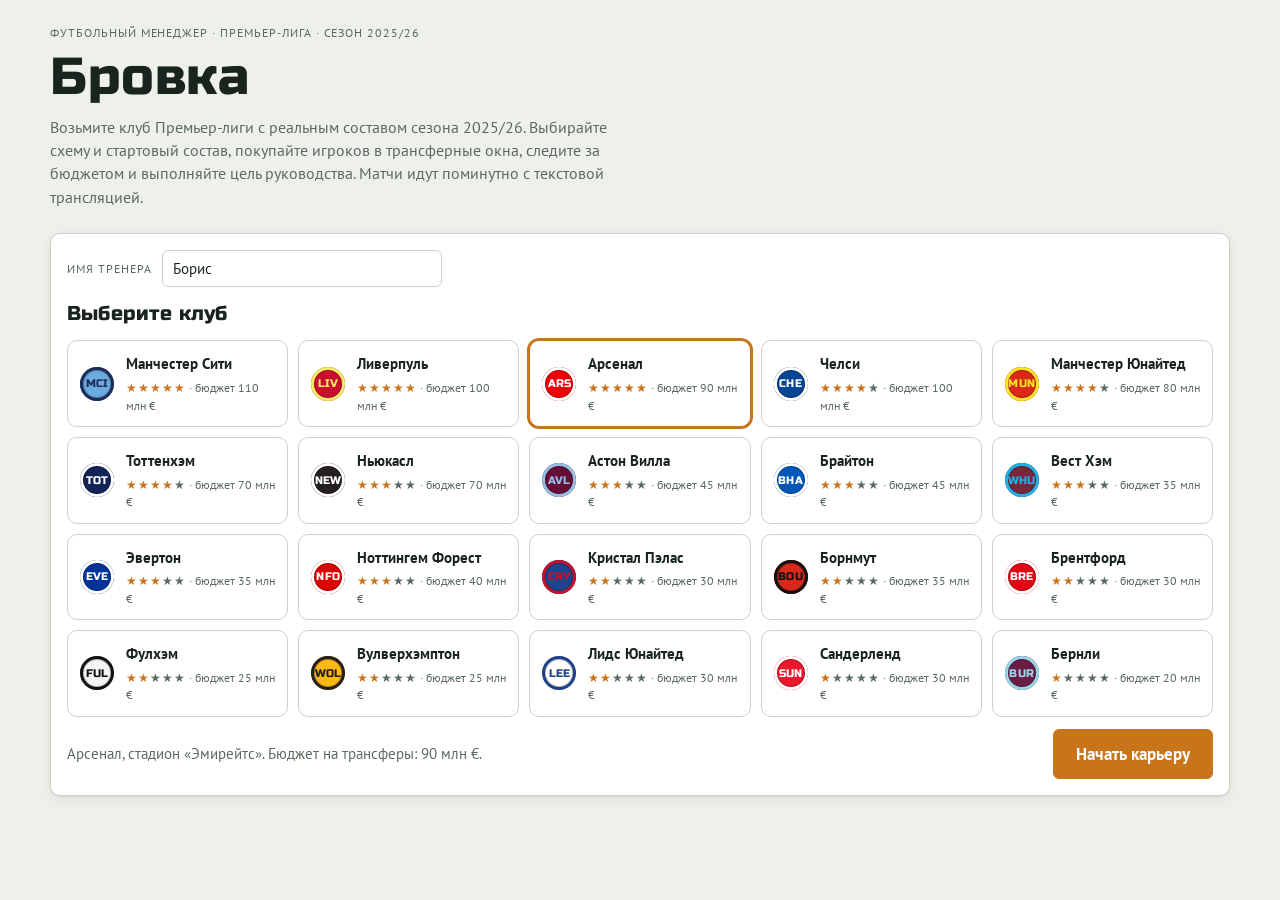
==== football-manager/index.html @ d021fe23 "Футбольный менеджер «Бровка»: АПЛ 2025/26 с реальными составами Браузерная игра без сборки: выбор кл" ====
<!doctype html>
<html lang="ru">
<head>
<meta charset="utf-8">
<meta name="viewport" content="width=device-width, initial-scale=1, viewport-fit=cover">
<title>Менеджер Бровка</title>
<link rel="preconnect" href="https://fonts.googleapis.com">
<link rel="preconnect" href="https://fonts.gstatic.com" crossorigin>
<link rel="stylesheet" href="https://fonts.googleapis.com/css2?family=Russo+One&family=PT+Sans:ital,wght@0,400;0,700;1,400&family=PT+Mono&display=swap">
<link rel="stylesheet" href="style.css">
</head>
<body>
<div id="app"></div>
<div id="modal-root"></div>
<div id="toast" role="status" aria-live="polite" hidden></div>
<script src="data/epl-2025-26.js"></script>
<script src="js/engine.js"></script>
<script src="js/ui.js"></script>
</body>
</html>
---- football-manager/style.css ----
/* Layout: стадионное табло сверху, под ним вкладки тренерской; таблицы и тактическая доска в одну-две колонки. */
:root {
  --bg: #EEF1EA;          /* дневной стадион: бледная трава */
  --surface: #FFFFFF;
  --surface-2: #E3E8DF;
  --line: #CBD3C6;
  --ink: #18241D;
  --muted: #5B6A5F;
  --accent: #C8741A;      /* прожектор / капитанская повязка */
  --accent-ink: #FFFFFF;
  --pitch: #2F6B45;
  --pitch-line: rgba(255, 255, 255, 0.55);
  --board: #15201A;       /* табло всегда тёмное */
  --board-ink: #F2D27A;
  --good: #2E8B57;
  --warn: #B7791F;
  --bad: #C0392B;
  --cl: #2B6CB0;
  --el: #C8741A;
  --rel: #C0392B;
  --shadow: 0 1px 2px rgba(20, 35, 25, 0.08), 0 4px 16px rgba(20, 35, 25, 0.06);
  --f-display: 'Russo One', 'Arial Narrow', Impact, sans-serif;
  --f-body: 'PT Sans', 'Segoe UI', Roboto, Arial, sans-serif;
  --f-mono: 'PT Mono', ui-monospace, 'Courier New', monospace;
  --r: 6px;
}
@media (prefers-color-scheme: dark) {
  :root:not([data-theme="light"]) {
    --bg: #0F1613; --surface: #17211C; --surface-2: #1E2B24; --line: #2C3B33;
    --ink: #E6ECE6; --muted: #92A397; --accent: #E89A3C; --accent-ink: #1A1206;
    --pitch: #1F4A30; --pitch-line: rgba(255, 255, 255, 0.35);
    --board: #070B09; --board-ink: #F2D27A;
    --good: #4CC285; --warn: #E2A84A; --bad: #EF6B5B; --cl: #6AA6E8; --el: #E89A3C; --rel: #EF6B5B;
    --shadow: 0 1px 2px rgba(0, 0, 0, 0.4), 0 6px 20px rgba(0, 0, 0, 0.3);
    color-scheme: dark;
  }
}
:root[data-theme="dark"] {
  --bg: #0F1613; --surface: #17211C; --surface-2: #1E2B24; --line: #2C3B33;
  --ink: #E6ECE6; --muted: #92A397; --accent: #E89A3C; --accent-ink: #1A1206;
  --pitch: #1F4A30; --pitch-line: rgba(255, 255, 255, 0.35);
  --board: #070B09; --board-ink: #F2D27A;
  --good: #4CC285; --warn: #E2A84A; --bad: #EF6B5B; --cl: #6AA6E8; --el: #E89A3C; --rel: #EF6B5B;
  --shadow: 0 1px 2px rgba(0, 0, 0, 0.4), 0 6px 20px rgba(0, 0, 0, 0.3);
  color-scheme: dark;
}

* { box-sizing: border-box; }
html, body { margin: 0; }
body {
  background: var(--bg); color: var(--ink);
  font: 15px/1.45 var(--f-body);
  padding-left: max(16px, env(safe-area-inset-left, 0px));
  padding-right: max(16px, env(safe-area-inset-right, 0px));
  padding-block: 16px 40px;
}
#app { max-width: 1180px; margin: 0 auto; display: grid; gap: 16px; }
h1, h2, h3 { font-family: var(--f-display); font-weight: 400; margin: 0; text-wrap: balance; letter-spacing: 0.01em; }
h1 { font-size: clamp(30px, 6vw, 52px); line-height: 1.05; }
h2 { font-size: 20px; }
h3 { font-size: 16px; }
.num, td.n, .mono { font-family: var(--f-mono); font-variant-numeric: tabular-nums; }
.muted { color: var(--muted); }
.label { font-size: 12px; text-transform: uppercase; letter-spacing: 0.08em; color: var(--muted); }
button, select, input { font: inherit; color: inherit; }
:focus-visible { outline: 2px solid var(--accent); outline-offset: 2px; }

.btn {
  border: 1px solid var(--line); background: var(--surface); border-radius: var(--r);
  padding: 8px 14px; cursor: pointer; display: inline-flex; align-items: center; gap: 6px;
}
.btn:hover:not(:disabled) { border-color: var(--accent); }
.btn:disabled { opacity: 0.45; cursor: not-allowed; }
.btn.primary { background: var(--accent); color: var(--accent-ink); border-color: var(--accent); font-weight: 700; }
.btn.big { padding: 12px 22px; font-size: 17px; }
.btn.small { padding: 4px 10px; font-size: 13px; }
.btn.ghost { background: transparent; }
select, input[type="text"], input[type="number"], input[type="search"] {
  background: var(--surface); border: 1px solid var(--line); border-radius: var(--r); padding: 7px 10px; min-width: 0;
}
.row { display: flex; gap: 10px; flex-wrap: wrap; align-items: center; }
.grow { flex: 1 1 auto; }

.panel { background: var(--surface); border: 1px solid var(--line); border-radius: 10px; padding: 16px; box-shadow: var(--shadow); min-width: 0; display: grid; gap: 12px; align-content: start; }
.grid-2 { display: grid; grid-template-columns: minmax(0, 1.4fr) minmax(0, 1fr); gap: 16px; align-items: start; }
.grid-2 > *, .grid-3 > * { min-width: 0; }
.grid-3 { display: grid; grid-template-columns: repeat(3, minmax(0, 1fr)); gap: 16px; }
@media (max-width: 860px) { .grid-2, .grid-3 { grid-template-columns: minmax(0, 1fr); } }

/* Эмблема клуба */
.crest {
  --c1: #888; --c2: #fff;
  width: 34px; height: 34px; border-radius: 50%; flex: none;
  background: var(--c1); color: var(--c2);
  display: inline-grid; place-items: center;
  font: 11px/1 var(--f-display); letter-spacing: 0.02em;
  box-shadow: inset 0 0 0 3px var(--c2), inset 0 0 0 4px rgba(0,0,0,0.25);
}
.crest.lg { width: 64px; height: 64px; font-size: 18px; box-shadow: inset 0 0 0 5px var(--c2), inset 0 0 0 6px rgba(0,0,0,0.25); }
.crest.sm { width: 22px; height: 22px; font-size: 7px; box-shadow: inset 0 0 0 2px var(--c2); }
.club-cell { display: inline-flex; align-items: center; gap: 8px; min-width: 0; }

/* Табло */
.board {
  background: var(--board); color: var(--board-ink); border-radius: 10px; padding: 14px 18px;
  display: flex; flex-wrap: wrap; gap: 14px 28px; align-items: center;
  background-image: radial-gradient(rgba(242, 210, 122, 0.07) 1px, transparent 1.2px);
  background-size: 5px 5px;
}
.board .title { display: flex; align-items: center; gap: 12px; min-width: 0; }
.board h2 { font-size: 22px; color: var(--board-ink); }
.board .meta { display: flex; gap: 22px; flex-wrap: wrap; }
.board .meta div { display: grid; }
.board .meta .k { font-size: 11px; letter-spacing: 0.1em; text-transform: uppercase; color: #9FB0A4; }
.board .meta .v { font: 18px/1.2 var(--f-mono); color: #FFFFFF; }
.board .meta .v.neg { color: #FF8E7E; }
.window-on { color: #7EE2A8 !important; }

.tabs { display: flex; gap: 4px; overflow-x: auto; border-bottom: 1px solid var(--line); scrollbar-width: thin; }
.tab { border: 0; background: none; padding: 10px 14px; cursor: pointer; white-space: nowrap; border-bottom: 3px solid transparent; color: var(--muted); font-weight: 700; }
.tab[aria-selected="true"] { color: var(--ink); border-bottom-color: var(--accent); }

/* Таблицы */
.tbl-wrap { overflow-x: auto; margin: 0 -4px; }
table { width: 100%; border-collapse: collapse; font-size: 14px; }
th { text-align: left; font-weight: 700; font-size: 12px; text-transform: uppercase; letter-spacing: 0.06em; color: var(--muted); padding: 6px 6px; border-bottom: 1px solid var(--line); white-space: nowrap; }
td { padding: 6px 6px; border-bottom: 1px solid var(--surface-2); white-space: nowrap; }
td.n, th.n { text-align: right; }
tr.me td { background: color-mix(in srgb, var(--accent) 14%, transparent); font-weight: 700; }
tr.zone-cl td:first-child { box-shadow: inset 3px 0 0 var(--cl); }
tr.zone-el td:first-child { box-shadow: inset 3px 0 0 var(--el); }
tr.zone-rel td:first-child { box-shadow: inset 3px 0 0 var(--rel); }
td.name { white-space: normal; min-width: 140px; }

.pos { display: inline-block; min-width: 28px; text-align: center; font: 11px/1 var(--f-display); padding: 4px 4px; border-radius: 4px; color: #fff; }
.pos.GK { background: #B7791F; } .pos.DF { background: #2B6CB0; } .pos.MF { background: #2E8B57; } .pos.FW { background: #C0392B; }
.ovr { font: 14px var(--f-mono); font-weight: 700; }
.fit { width: 54px; height: 6px; border-radius: 3px; background: var(--surface-2); overflow: hidden; display: inline-block; vertical-align: middle; }
.fit i { display: block; height: 100%; background: var(--good); }
.fit i.mid { background: var(--warn); } .fit i.low { background: var(--bad); }
.tag { display: inline-block; font-size: 12px; padding: 1px 7px; border-radius: 10px; background: var(--surface-2); color: var(--muted); }
.tag.bad { background: color-mix(in srgb, var(--bad) 18%, transparent); color: var(--bad); }
.tag.warn { background: color-mix(in srgb, var(--warn) 20%, transparent); color: var(--warn); }
.tag.good { background: color-mix(in srgb, var(--good) 18%, transparent); color: var(--good); }
.form { display: inline-flex; gap: 2px; }
.form b { width: 16px; height: 16px; display: inline-grid; place-items: center; font-size: 10px; border-radius: 3px; color: #fff; }
.form b.W { background: var(--good); } .form b.D { background: #8A958D; } .form b.L { background: var(--bad); }
.res { font-family: var(--f-mono); font-weight: 700; padding: 2px 8px; border-radius: 4px; color: #fff; display: inline-block; min-width: 46px; text-align: center; }
.res.W { background: var(--good); } .res.D { background: #8A958D; } .res.L { background: var(--bad); }

/* Стартовый экран */
.hero { display: grid; gap: 10px; padding-block: 8px; }
.hero p { margin: 0; max-width: 62ch; color: var(--muted); font-size: 16px; }
.clubs { display: grid; grid-template-columns: repeat(auto-fill, minmax(200px, 1fr)); gap: 10px; }
.club-card {
  display: grid; grid-template-columns: auto 1fr; gap: 4px 12px; align-items: center; text-align: left;
  background: var(--surface); border: 1px solid var(--line); border-radius: 10px; padding: 12px; cursor: pointer;
}
.club-card:hover { border-color: var(--accent); }
.club-card[aria-pressed="true"] { border-color: var(--accent); box-shadow: 0 0 0 2px var(--accent); }
.club-card .crest { grid-row: span 2; }
.club-card strong { font-size: 15px; }
.club-card small { color: var(--muted); font-size: 12px; }
.stars { color: var(--accent); letter-spacing: 1px; }

/* Тактическая доска */
.pitch {
  background: var(--pitch); border-radius: 10px; padding: 14px 10px; display: grid; gap: 14px; position: relative;
  background-image:
    linear-gradient(var(--pitch-line), var(--pitch-line)),
    repeating-linear-gradient(0deg, rgba(255,255,255,0.04) 0 40px, transparent 40px 80px);
  background-size: 100% 2px, 100% 100%;
  background-position: center 50%, 0 0;
  background-repeat: no-repeat, repeat;
}
.pitch .line { display: flex; justify-content: space-evenly; gap: 4px; }
.slot { display: grid; gap: 3px; justify-items: center; flex: 0 1 120px; min-width: 0; }
.slot .pos { font-size: 10px; }
.slot select { width: 100%; font-size: 12px; padding: 5px 4px; background: rgba(255,255,255,0.94); color: #15201A; border-color: transparent; }
.slot.warnslot select { box-shadow: 0 0 0 2px var(--warn); }

/* Новости */
.news { display: grid; gap: 0; margin: 0; padding: 0; list-style: none; }
.news li { padding: 8px 0; border-bottom: 1px solid var(--surface-2); font-size: 14px; }
.news li .label { margin-right: 6px; }

.next-match { display: grid; grid-template-columns: 1fr auto 1fr; gap: 10px; align-items: center; text-align: center; }
.next-match .side { display: grid; justify-items: center; gap: 6px; min-width: 0; }
.next-match .vs { font: 22px var(--f-display); color: var(--muted); }
.stat-row { display: flex; gap: 20px; flex-wrap: wrap; }
.stat-row div { display: grid; }
.stat-row .v { font: 20px var(--f-mono); }

/* Матч */
.match-screen { position: fixed; inset: 0; background: var(--bg); z-index: 50; overflow-y: auto;
  padding: max(16px, env(safe-area-inset-top, 0px)) max(16px, env(safe-area-inset-right, 0px)) max(16px, env(safe-area-inset-bottom, 0px)) max(16px, env(safe-area-inset-left, 0px)); }
.match-inner { max-width: 1180px; margin: 0 auto; display: grid; gap: 14px; }
.scoreboard { background: var(--board); color: #fff; border-radius: 12px; padding: 16px; display: grid; grid-template-columns: 1fr auto 1fr; align-items: center; gap: 12px;
  background-image: radial-gradient(rgba(242, 210, 122, 0.08) 1px, transparent 1.2px); background-size: 5px 5px; }
.scoreboard .team { display: flex; align-items: center; gap: 12px; min-width: 0; }
.scoreboard .team.away { flex-direction: row-reverse; text-align: right; }
.scoreboard .team span { font: clamp(14px, 2.6vw, 22px)/1.1 var(--f-display); }
.scoreboard .score { font: clamp(34px, 8vw, 64px)/1 var(--f-display); color: var(--board-ink); text-align: center; letter-spacing: 0.05em; }
.scoreboard .minute { display: block; font: 15px var(--f-mono); color: #9FB0A4; letter-spacing: 0; margin-top: 4px; }
.progress { height: 4px; background: var(--surface-2); border-radius: 2px; overflow: hidden; }
.progress i { display: block; height: 100%; background: var(--accent); transition: width 0.2s linear; }
.feed { list-style: none; margin: 0; padding: 0; max-height: 52vh; overflow-y: auto; display: grid; gap: 0; align-content: start; }
.feed li { display: grid; grid-template-columns: 38px 1fr; gap: 8px; padding: 7px 4px; border-bottom: 1px solid var(--surface-2); font-size: 14px; }
.feed li .m { font-family: var(--f-mono); color: var(--muted); text-align: right; }
.feed li.goal { background: color-mix(in srgb, var(--accent) 16%, transparent); font-weight: 700; }
.feed li.red > span:last-child::before { content: ''; display: inline-block; width: 9px; height: 12px; background: var(--bad); margin-right: 6px; border-radius: 1px; vertical-align: -1px; }
.feed li.yellow > span:last-child::before { content: ''; display: inline-block; width: 9px; height: 12px; background: #E9C03A; margin-right: 6px; border-radius: 1px; vertical-align: -1px; }
.ycard { display: inline-block; width: 8px; height: 11px; background: #E9C03A; border-radius: 1px; vertical-align: -1px; }
.bars { display: grid; gap: 8px; }
.bar { display: grid; grid-template-columns: 34px 1fr 34px; gap: 8px; align-items: center; font-family: var(--f-mono); font-size: 13px; }
.bar .track { height: 8px; border-radius: 4px; background: var(--surface-2); display: flex; overflow: hidden; }
.bar .track i { display: block; height: 100%; }
.bar .lbl { grid-column: 1 / -1; text-align: center; font: 11px var(--f-body); text-transform: uppercase; letter-spacing: 0.08em; color: var(--muted); margin-bottom: -6px; }
.speed { display: inline-flex; border: 1px solid var(--line); border-radius: var(--r); overflow: hidden; }
.speed button { border: 0; background: var(--surface); padding: 7px 12px; cursor: pointer; }
.speed button[aria-pressed="true"] { background: var(--accent); color: var(--accent-ink); }
.xi-list { display: grid; gap: 2px; font-size: 13px; }
.xi-list div { display: grid; grid-template-columns: 30px 1fr 54px; gap: 6px; align-items: center; }

/* Модальное окно */
.modal-back { position: fixed; inset: 0; background: rgba(5, 10, 7, 0.55); z-index: 80; display: grid; place-items: center; padding: 16px; }
.modal { background: var(--surface); border-radius: 12px; padding: 20px; width: min(560px, 100%); max-height: 90vh; overflow-y: auto; display: grid; gap: 14px; box-shadow: 0 20px 60px rgba(0,0,0,0.35); }
.modal .actions { display: flex; gap: 10px; justify-content: flex-end; flex-wrap: wrap; }
#toast { position: fixed; left: 50%; transform: translateX(-50%); bottom: max(20px, env(safe-area-inset-bottom, 0px)); background: var(--board); color: #fff; padding: 10px 16px; border-radius: 8px; z-index: 90; max-width: calc(100% - 32px); box-shadow: var(--shadow); }

@media (max-width: 560px) {
  .board .meta { gap: 14px; }
  td, th { padding: 5px 4px; }
}
@media (prefers-reduced-motion: reduce) { * { transition: none !important; animation: none !important; } }
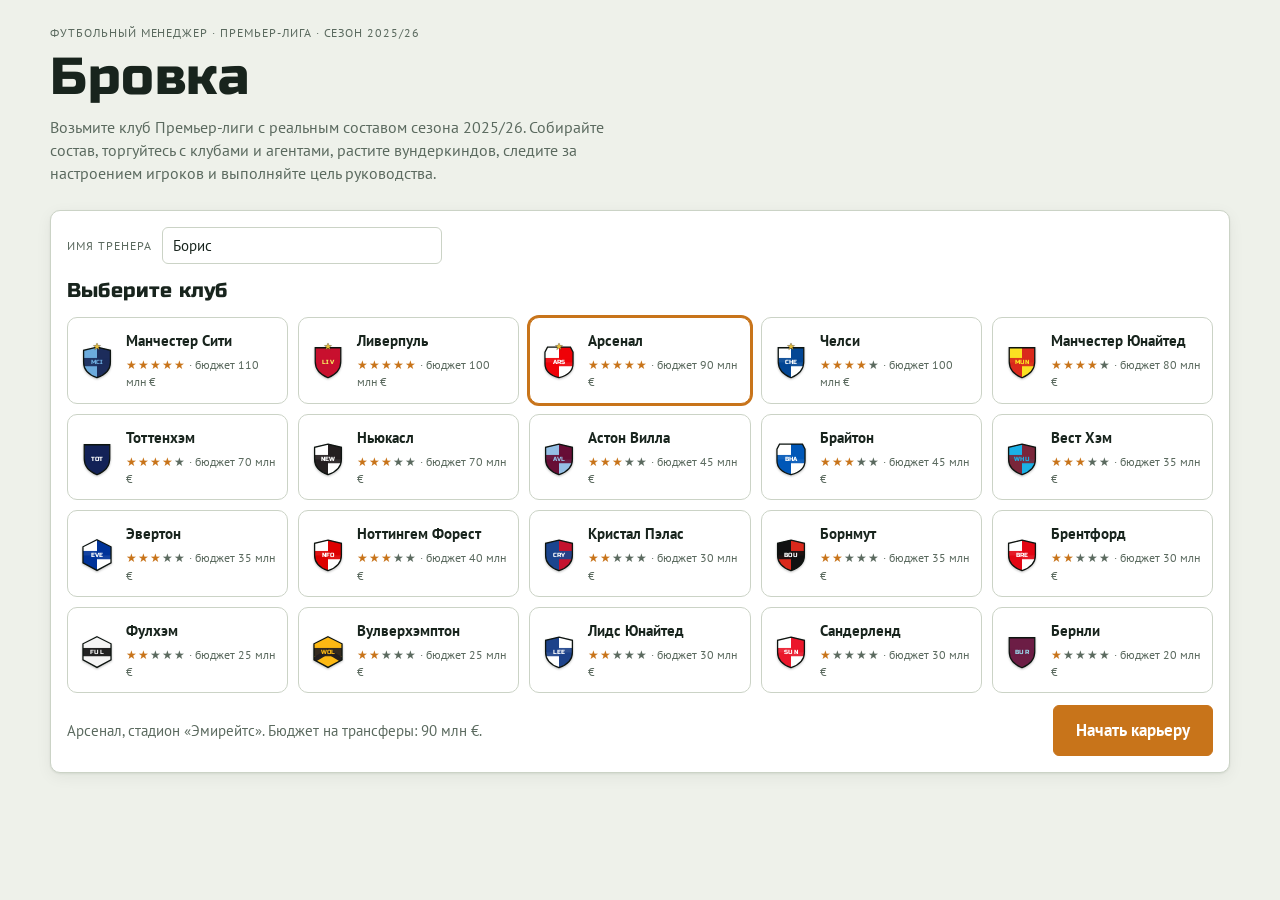
==== commit 2c321a45: "Бровка, этап 1: карточки игроков, контракты и переговоры, настроение, тренировки - Навыки игроков, с" ====
--- a/football-manager/index.html
+++ b/football-manager/index.html
@@ -15,6 +15,9 @@
 <div id="toast" role="status" aria-live="polite" hidden></div>
 <script src="data/epl-2025-26.js"></script>
 <script src="js/engine.js"></script>
+<script src="js/people.js"></script>
+<script src="js/market.js"></script>
+<script src="js/crest.js"></script>
 <script src="js/ui.js"></script>
 </body>
 </html>
--- a/football-manager/style.css
+++ b/football-manager/style.css
@@ -87,19 +87,10 @@
 .grid-3 { display: grid; grid-template-columns: repeat(3, minmax(0, 1fr)); gap: 16px; }
 @media (max-width: 860px) { .grid-2, .grid-3 { grid-template-columns: minmax(0, 1fr); } }
 
-/* Эмблема клуба */
-.crest {
-  --c1: #888; --c2: #fff;
-  width: 34px; height: 34px; border-radius: 50%; flex: none;
-  background: var(--c1); color: var(--c2);
-  display: inline-grid; place-items: center;
-  font: 11px/1 var(--f-display); letter-spacing: 0.02em;
-  box-shadow: inset 0 0 0 3px var(--c2), inset 0 0 0 4px rgba(0,0,0,0.25);
-}
-.crest.lg { width: 64px; height: 64px; font-size: 18px; box-shadow: inset 0 0 0 5px var(--c2), inset 0 0 0 6px rgba(0,0,0,0.25); }
-.crest.sm { width: 22px; height: 22px; font-size: 7px; box-shadow: inset 0 0 0 2px var(--c2); }
+/* Значок клуба (SVG генерируется в js/crest.js) */
+.crest { display: inline-flex; flex: none; line-height: 0; }
+.crest-svg { display: block; filter: drop-shadow(0 1px 1px rgba(0,0,0,0.25)); }
 .club-cell { display: inline-flex; align-items: center; gap: 8px; min-width: 0; }
-
 /* Табло */
 .board {
   background: var(--board); color: var(--board-ink); border-radius: 10px; padding: 14px 18px;
@@ -109,6 +100,7 @@
 }
 .board .title { display: flex; align-items: center; gap: 12px; min-width: 0; }
 .board h2 { font-size: 22px; color: var(--board-ink); }
+.board-sub { color: #9FB0A4; }
 .board .meta { display: flex; gap: 22px; flex-wrap: wrap; }
 .board .meta div { display: grid; }
 .board .meta .k { font-size: 11px; letter-spacing: 0.1em; text-transform: uppercase; color: #9FB0A4; }
@@ -233,3 +225,46 @@
   td, th { padding: 5px 4px; }
 }
 @media (prefers-reduced-motion: reduce) { * { transition: none !important; animation: none !important; } }
+
+/* ---- Этап 1: ссылки, почта, карточка игрока, переговоры ---- */
+.stack { display: grid; gap: 16px; align-content: start; min-width: 0; }
+a.link { color: inherit; text-decoration: none; border-bottom: 1px dotted color-mix(in srgb, var(--ink) 35%, transparent); }
+a.link:hover { color: var(--accent); border-bottom-color: var(--accent); }
+a.club-cell.link, a.side.link { border-bottom: 0; }
+.next-match a.side { color: inherit; text-decoration: none; }
+.badge { display: inline-grid; place-items: center; min-width: 18px; height: 18px; padding: 0 5px; border-radius: 9px; background: var(--bad); color: #fff; font-size: 11px; font-weight: 700; margin-left: 4px; }
+.tag.star { background: color-mix(in srgb, var(--accent) 22%, transparent); color: var(--accent); font-weight: 700; }
+.good-t { color: var(--good); } .bad-t { color: var(--bad); }
+.attention { border-color: var(--accent); }
+.news li { display: block; }
+.news li .tag { margin-right: 4px; }
+.mail-list { display: grid; gap: 10px; }
+.mail { border: 1px solid var(--line); border-radius: 8px; padding: 12px; display: grid; gap: 8px; }
+.mail p { margin: 0; }
+.mail > .tag { justify-self: start; }
+.mail.unread { border-color: var(--accent); background: color-mix(in srgb, var(--accent) 6%, var(--surface)); }
+.report { display: grid; grid-template-columns: repeat(auto-fill, minmax(230px, 1fr)); gap: 14px 20px; }
+.report h3 { font-size: 14px; margin-bottom: 4px; }
+ul.plain { list-style: none; margin: 0; padding: 0; display: grid; gap: 3px; font-size: 14px; }
+.player-head { grid-template-columns: auto minmax(0, 1fr) auto; display: grid; align-items: center; gap: 18px; }
+.ph-rating, .ph-pot { display: grid; justify-items: center; gap: 2px; }
+.big-ovr { font: 54px/1 var(--f-display); color: var(--accent); }
+.pot { font-size: 24px; font-weight: 700; }
+.pname { font-size: clamp(24px, 4.5vw, 38px); overflow-wrap: anywhere; }
+@media (max-width: 560px) { .player-head { grid-template-columns: auto minmax(0, 1fr); } .ph-pot { grid-column: 1 / -1; justify-items: start; } }
+.attrs { display: grid; gap: 7px; }
+.attr { display: grid; grid-template-columns: 130px 1fr 32px; gap: 10px; align-items: center; font-size: 14px; }
+.attr.minor { opacity: 0.55; }
+.attr .track { height: 8px; border-radius: 4px; background: var(--surface-2); overflow: hidden; }
+.attr .track i { display: block; height: 100%; }
+.attr b { text-align: right; }
+.a-top { background: var(--accent); } .a-good { background: var(--good); } .a-mid { background: var(--warn); } .a-low { background: var(--bad); }
+.kv { display: grid; grid-template-columns: max-content 1fr; gap: 8px 16px; margin: 0; font-size: 14px; }
+.kv dt { color: var(--muted); } .kv dd { margin: 0; }
+.fit.wide { width: 90px; }
+.neg-log { display: grid; gap: 6px; max-height: 38vh; overflow-y: auto; padding: 4px; }
+.neg-log p { margin: 0; padding: 8px 10px; border-radius: 8px; font-size: 14px; max-width: 88%; }
+.neg-log p.them { background: var(--surface-2); justify-self: start; }
+.neg-log p.you { background: color-mix(in srgb, var(--accent) 18%, transparent); justify-self: end; }
+.neg-form { display: grid; gap: 10px; border-top: 1px solid var(--line); padding-top: 12px; }
+.neg-form label { font-size: 14px; }
